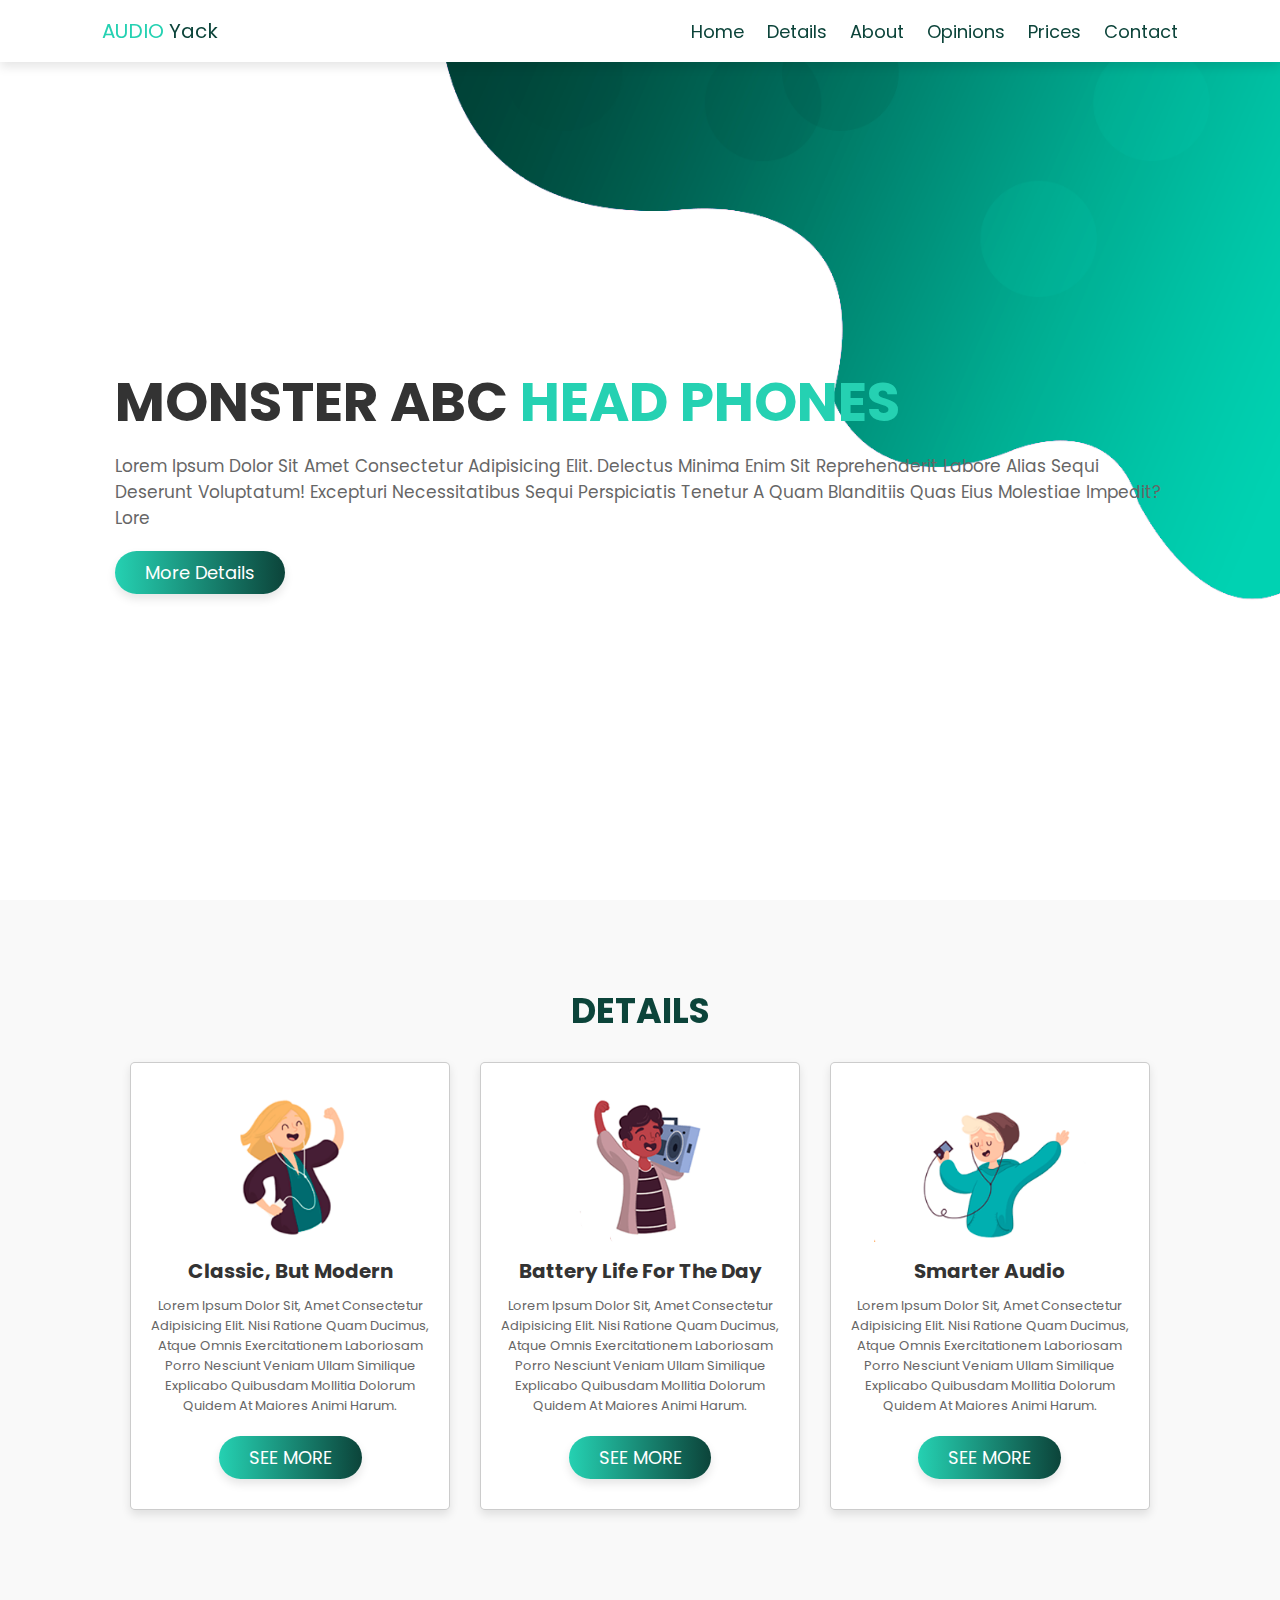
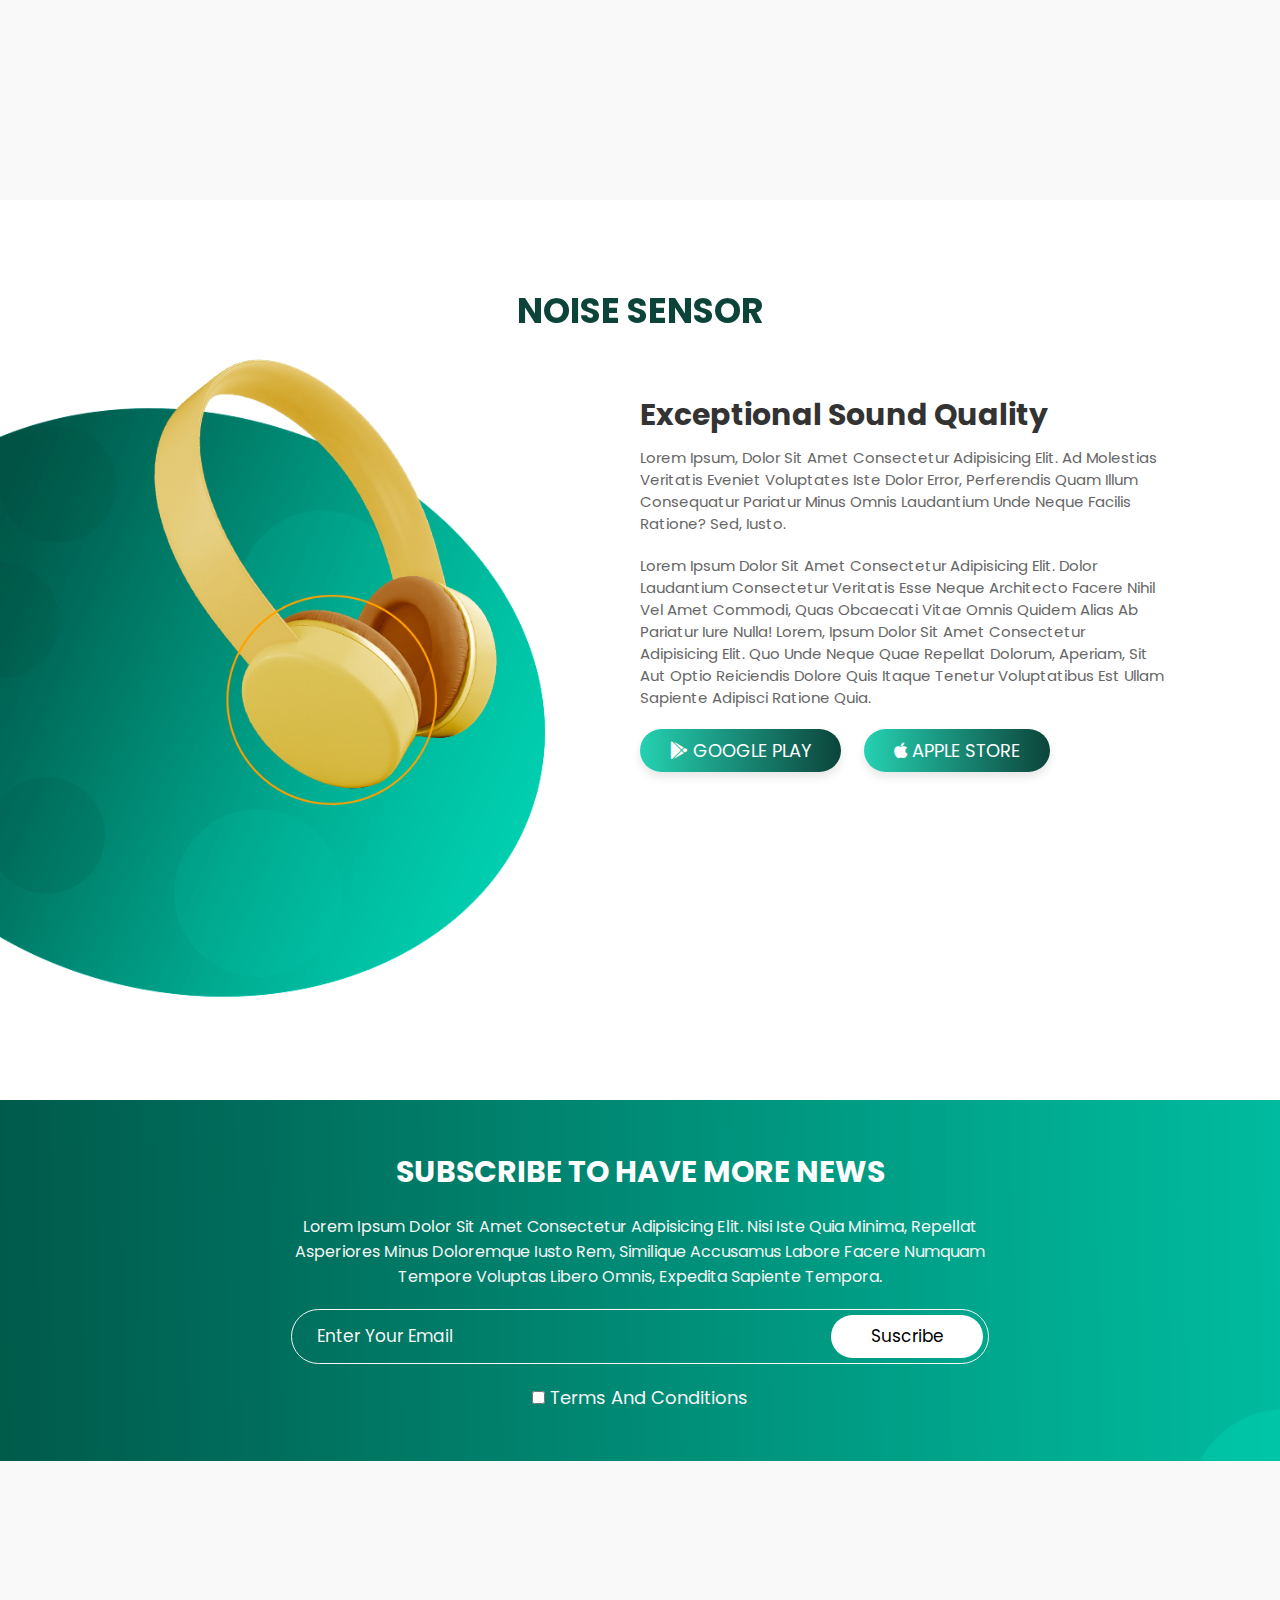
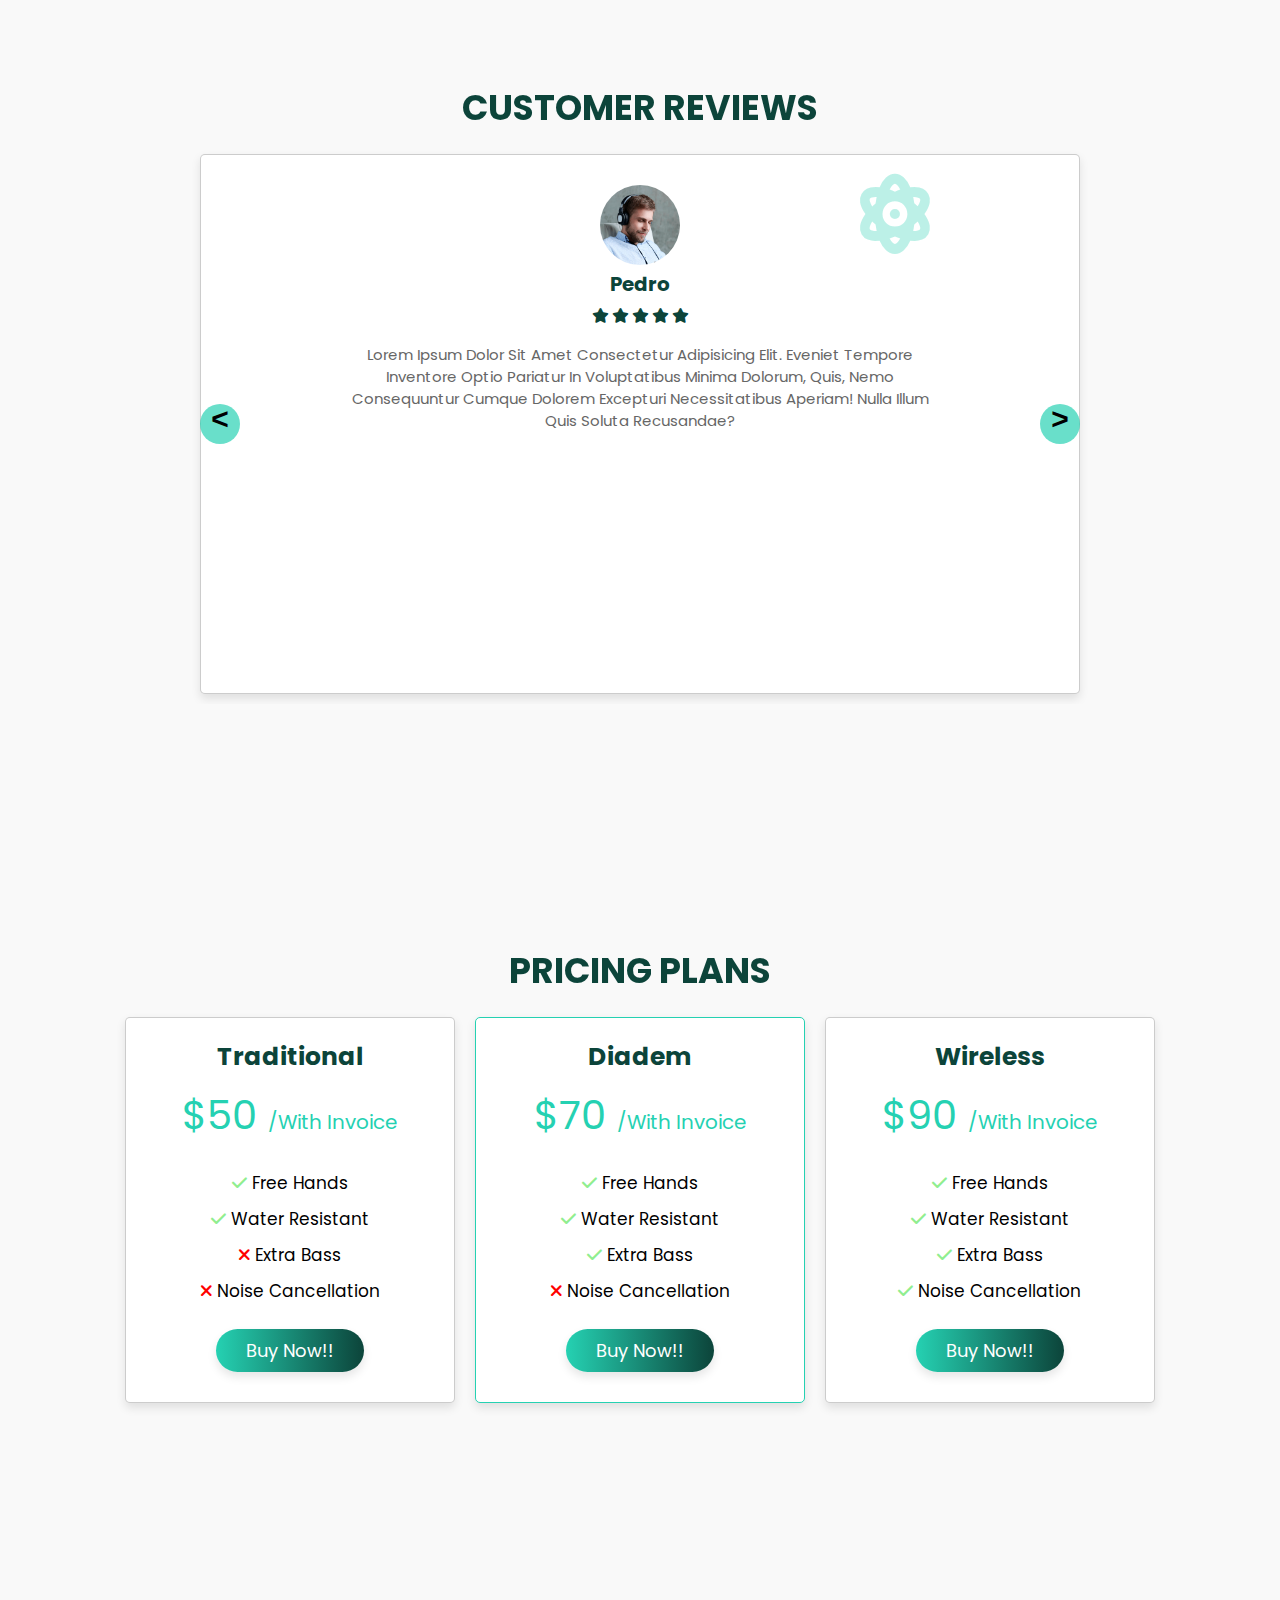
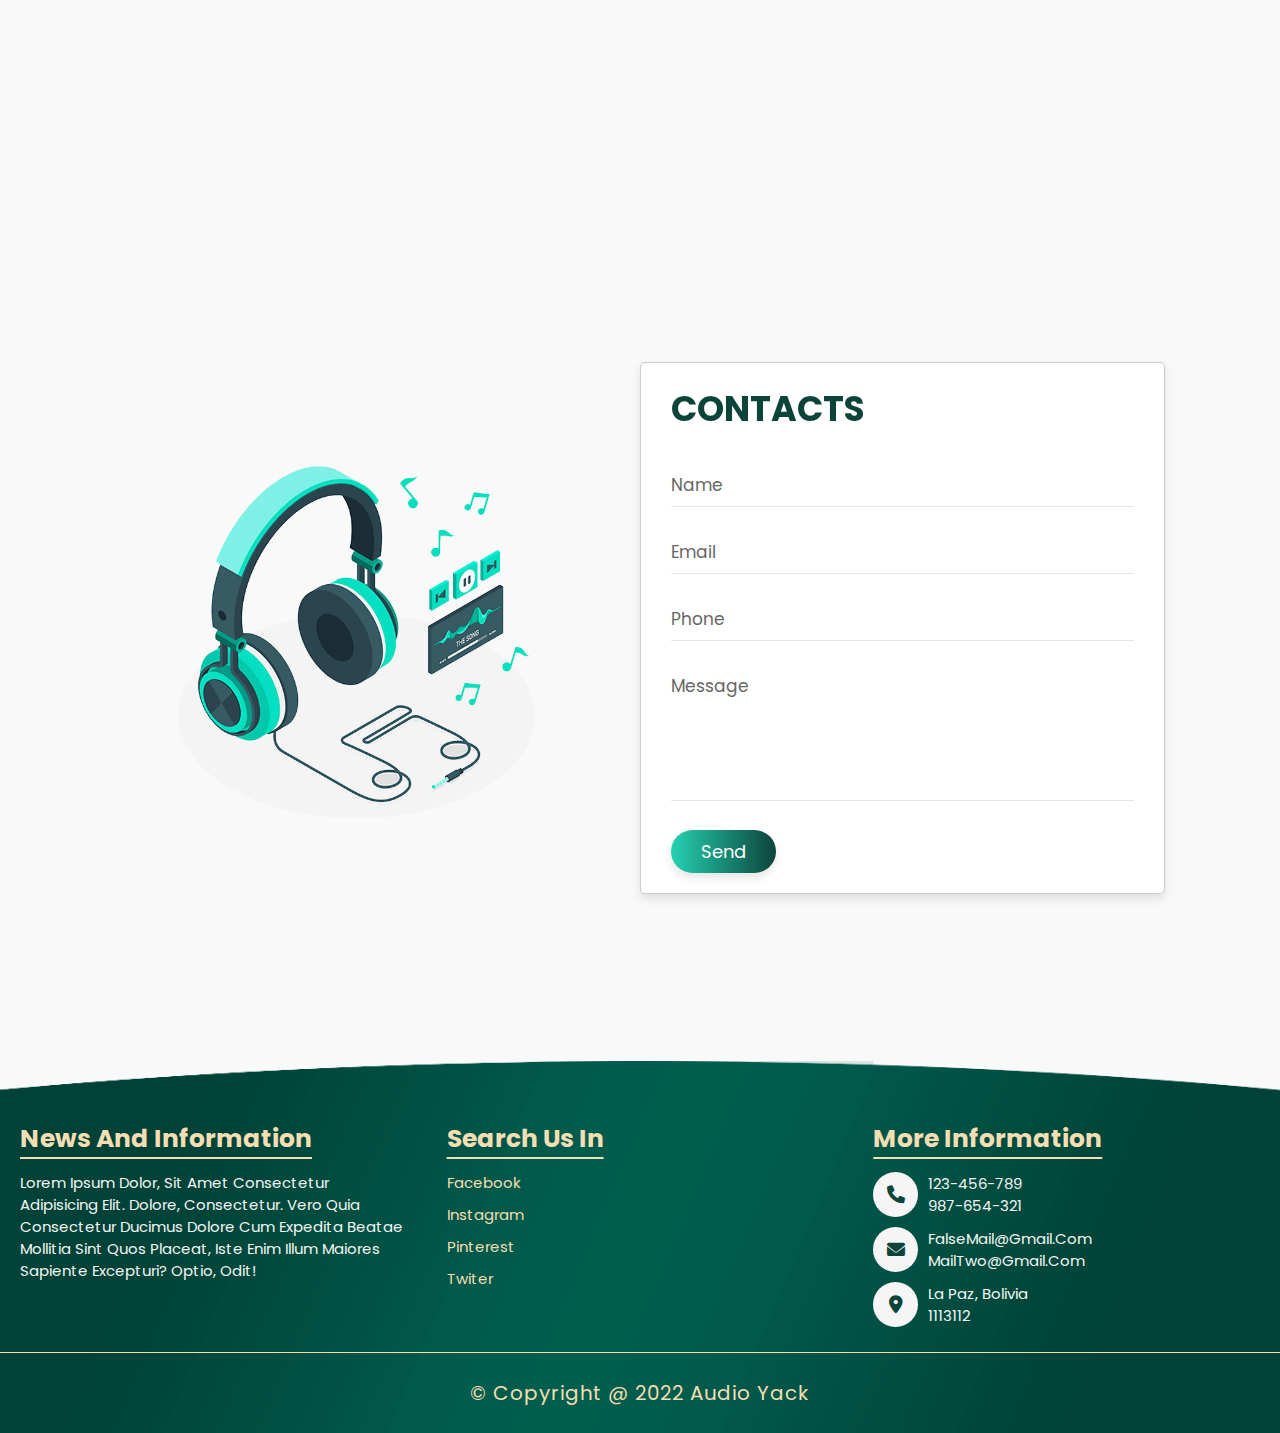
==== docs/index.html @ ecb592b7 "End for now" ====
<!DOCTYPE html>
<html lang="en">

<head>
    <meta charset="UTF-8">
    <meta http-equiv="X-UA-Compatible" content="IE=edge">
    <meta name="viewport" content="width=device-width, initial-scale=1.0">
    <title>Audio Yack</title>
    <link rel="stylesheet" href="https://cdnjs.cloudflare.com/ajax/libs/font-awesome/6.0.0/css/all.min.css">
    <link rel="shortcut icon" href="/img/favicon.ico" type="image/x-icon">
    <link rel="stylesheet" href="index.css">
</head>

<body>
    <header>
        <a href="#" class="logo">
            <span>AUDIO </span>yack
        </a>
        <div id="toggle-menu" class="toggle-menu">
            <img id="img_menu" class="img_menu" src="./img/lista.png" alt="">
        </div>
        <div class="content_menu" id="content_menu">
            <nav class="navbar">
                <a href="#inicio">Home</a>
                <a href="#detalles">Details</a>
                <a href="#acerca_de">About</a>
                <a href="#opiniones">Opinions</a>
                <a href="#precios">Prices</a>
                <a href="#contactos">Contact</a>
            </nav>
        </div>
    </header>
    <main>
        <div class="cont__body">
            <section class="inicio" id="inicio">
                <div class="content">
                    <h3>MONSTER ABC <span>head phones</span></h3>
                    <p>Lorem ipsum dolor sit amet consectetur adipisicing elit. Delectus minima enim sit reprehenderit
                        labore
                        alias sequi deserunt voluptatum! Excepturi necessitatibus sequi perspiciatis tenetur a quam
                        blanditiis
                        quas eius molestiae impedit? lore</p>
                    <a href="#detalles" class="btn">More details</a>
                </div>
                <div class="image">
                    <img src="img/audifono.png" alt="">
                </div>
            </section>
            <section class="detalles" id="detalles">
                <h1 class="heading">DETAILS</h1>
                <div class="caja-contenedor">
                    <div class="caja">
                        <img src="/img/icono1.png" alt="">
                        <h3>Classic, but modern</h3>
                        <p>Lorem ipsum dolor sit, amet consectetur adipisicing elit. Nisi ratione quam ducimus, atque
                            omnis
                            exercitationem laboriosam porro nesciunt veniam ullam similique explicabo quibusdam mollitia
                            dolorum
                            quidem at maiores animi harum.</p>
                        <a href="#acerca_de" class="btn">SEE MORE</a>
                    </div>
                    <div class="caja">
                        <img src="/img/icono2.png" alt="">
                        <h3>Battery life for the day</h3>
                        <p>Lorem ipsum dolor sit, amet consectetur adipisicing elit. Nisi ratione quam ducimus, atque
                            omnis
                            exercitationem laboriosam porro nesciunt veniam ullam similique explicabo quibusdam mollitia
                            dolorum
                            quidem at maiores animi harum.</p>
                        <a href="#acerca_de" class="btn">SEE MORE</a>
                    </div>
                    <div class="caja">
                        <img src="/img/icono3.png" alt="">
                        <h3>Smarter audio</h3>
                        <p>Lorem ipsum dolor sit, amet consectetur adipisicing elit. Nisi ratione quam ducimus, atque
                            omnis
                            exercitationem laboriosam porro nesciunt veniam ullam similique explicabo quibusdam mollitia
                            dolorum
                            quidem at maiores animi harum.</p>
                        <a href="#acerca_de" class="btn">SEE MORE</a>
                    </div>
                </div>
            </section>
            <section class="acerca_de" id="acerca_de">
                <h1 class="heading">Noise Sensor</h1>
                <div class="columna">
                    <div class="image">
                        <img src="/img/auriculares_2.png" alt="">
                    </div>
                    <div class="content">
                        <h3>Exceptional sound quality</h3>
                        <p>Lorem ipsum, dolor sit amet consectetur adipisicing elit. Ad molestias veritatis eveniet
                            voluptates
                            iste dolor error, perferendis quam illum consequatur pariatur minus omnis laudantium unde
                            neque
                            facilis ratione? Sed, iusto.</p>
                        <p>Lorem ipsum dolor sit amet consectetur adipisicing elit. Dolor laudantium consectetur
                            veritatis
                            esse
                            neque architecto facere nihil vel amet commodi, quas obcaecati vitae omnis quidem alias ab
                            pariatur
                            iure nulla! Lorem, ipsum dolor sit amet consectetur adipisicing elit. Quo unde neque quae
                            repellat
                            dolorum, aperiam, sit aut optio reiciendis dolore quis itaque tenetur voluptatibus est ullam
                            sapiente adipisci ratione quia.</p>
                        <div class="bottons">
                            <a href="#acerca_de" class="btn"><i class="fa-brands fa-google-play"></i> GOOGLE PLAY</a>
                            <a href="#acerca_de" class="btn"><i class="fa-brands fa-apple"></i> APPLE STORE</a>
                        </div>
                    </div>
                </div>
            </section>
            <div class="suscribete">
                <h3>SUBSCRIBE TO HAVE MORE NEWS</h3>
                <p>Lorem ipsum dolor sit amet consectetur adipisicing elit. Nisi iste quia minima, repellat asperiores
                    minus
                    doloremque iusto rem, similique accusamus labore facere numquam tempore voluptas libero omnis,
                    expedita
                    sapiente tempora.</p>
                <form action="" id="formI">
                    <input type="email" placeholder="enter your email">
                    <input type="submit" id="suscribe" value="suscribe">
                </form>
                <label>
                    <input type="checkbox" id="activador">
                    Terms and Conditions
                </label>
            </div>
            <section class="opiniones" id="opiniones">
                <h1 class="heading">Customer Reviews</h1>
                <div class="caja-contenedor">
                    <div class="container-slider">
                        <div class="slider" id="slider">
                            <div class="slider__section">
                                <div class="caja__slider">
                                    <div class="user">
                                        <i class="fa-solid fa-atom"></i>
                                        <img src="/img/user_1.png" alt="">
                                        <h3>Pedro</h3>
                                        <div class="stars">
                                            <i class="fa-solid fa-star"></i>
                                            <i class="fa-solid fa-star"></i>
                                            <i class="fa-solid fa-star"></i>
                                            <i class="fa-solid fa-star"></i>
                                            <i class="fa-solid fa-star"></i>
                                        </div>
                                        <div class="comentarios">
                                            Lorem ipsum dolor sit amet consectetur adipisicing elit. Eveniet tempore
                                            inventore
                                            optio
                                            pariatur in voluptatibus minima dolorum, quis, nemo consequuntur cumque
                                            dolorem
                                            excepturi
                                            necessitatibus aperiam! Nulla illum quis soluta recusandae?
                                        </div>
                                    </div>
                                </div>
                            </div>
                            <div class="slider__section">
                                <div class="caja__slider">
                                    <div class="user">
                                        <i class="fa-solid fa-atom"></i>
                                        <img src="/img/user_2.png" alt="">
                                        <h3>María</h3>
                                        <div class="stars">
                                            <i class="fa-solid fa-star"></i>
                                            <i class="far fa-star"></i>
                                            <i class="far fa-star"></i>
                                            <i class="far fa-star"></i>
                                            <i class="far fa-star"></i>
                                        </div>
                                        <div class="comentarios">
                                            Lorem ipsum dolor sit amet consectetur adipisicing elit. Eveniet tempore
                                            inventore
                                            optio
                                            pariatur in voluptatibus minima dolorum, quis, nemo consequuntur cumque
                                            dolorem
                                            excepturi
                                            necessitatibus aperiam! Nulla illum quis soluta recusandae?
                                        </div>
                                    </div>
                                </div>
                            </div>
                            <div class="slider__section">
                                <div class="caja__slider">
                                    <div class="user">
                                        <i class="fa-solid fa-atom"></i>
                                        <img src="/img/user_3.png" alt="">
                                        <h3>David</h3>
                                        <div class="stars">
                                            <i class="fa-solid fa-star"></i>
                                            <i class="fa-solid fa-star"></i>
                                            <i class="fa-solid fa-star"></i>
                                            <i class="far fa-star"></i>
                                            <i class="far fa-star"></i>
                                        </div>
                                        <div class="comentarios">
                                            Lorem ipsum dolor sit amet consectetur adipisicing elit. Eveniet tempore
                                            inventore
                                            optio
                                            pariatur in voluptatibus minima dolorum, quis, nemo consequuntur cumque
                                            dolorem
                                            excepturi
                                            necessitatibus aperiam! Nulla illum quis soluta recusandae?
                                        </div>
                                    </div>
                                </div>
                            </div>
                            <div class="slider__section">
                                <div class="caja__slider">
                                    <div class="user">
                                        <i class="fa-solid fa-atom"></i>
                                        <img src="/img/user_5.jpg" alt="">
                                        <h3>Melanie</h3>
                                        <div class="stars">
                                            <i class="fa-solid fa-star"></i>
                                            <i class="fa-solid fa-star"></i>
                                            <i class="fa-solid fa-star"></i>
                                            <i class="far fa-star"></i>
                                            <i class="far fa-star"></i>
                                        </div>
                                        <div class="comentarios">
                                            Lorem ipsum dolor sit amet consectetur adipisicing elit. Eveniet tempore
                                            inventore
                                            optio
                                            pariatur in voluptatibus minima dolorum, quis, nemo consequuntur cumque
                                            dolorem
                                            excepturi
                                            necessitatibus aperiam! Nulla illum quis soluta recusandae?
                                        </div>
                                    </div>
                                </div>
                            </div>
                            <div class="slider__section">
                                <div class="caja__slider">
                                    <div class="user">
                                        <i class="fa-solid fa-atom"></i>
                                        <img src="/img/user_4.jpg" alt="">
                                        <h3>Juan</h3>
                                        <div class="stars">
                                            <i class="fa-solid fa-star"></i>
                                            <i class="fa-solid fa-star"></i>
                                            <i class="fa-solid fa-star"></i>
                                            <i class="fa-solid fa-star"></i>
                                            <i class="far fa-star"></i>
                                        </div>
                                        <div class="comentarios">
                                            Lorem ipsum dolor sit amet consectetur adipisicing elit. Eveniet tempore
                                            inventore
                                            optio
                                            pariatur in voluptatibus minima dolorum, quis, nemo consequuntur cumque
                                            dolorem
                                            excepturi
                                            necessitatibus aperiam! Nulla illum quis soluta recusandae?
                                        </div>
                                    </div>
                                </div>
                            </div>
                            <div class="slider__section">
                                <div class="caja__slider">
                                    <div class="user">
                                        <i class="fa-solid fa-atom"></i>
                                        <img src="/img/user_6.jpg" alt="">
                                        <h3>Sylvia</h3>
                                        <div class="stars">
                                            <i class="fa-solid fa-star"></i>
                                            <i class="fa-solid fa-star"></i>
                                            <i class="fa-solid fa-star"></i>
                                            <i class="fa-solid fa-star"></i>
                                            <i class="fa-solid fa-star"></i>
                                        </div>
                                        <div class="comentarios">
                                            Lorem ipsum dolor sit amet consectetur adipisicing elit. Eveniet tempore
                                            inventore
                                            optio
                                            pariatur in voluptatibus minima dolorum, quis, nemo consequuntur cumque
                                            dolorem
                                            excepturi
                                            necessitatibus aperiam! Nulla illum quis soluta recusandae?
                                        </div>
                                    </div>
                                </div>
                            </div>
                        </div>
                        <div class="slider__btn slider__btn--right" id="btn--right">&#62</div>
                        <div class="slider__btn slider__btn--left" id="btn--left">&#60</div>
                    </div>
                </div>
            </section>
            <section class="precios" id="precios">
                <h1 class="heading">Pricing Plans</h1>
                <div class="caja-contenedor">
                    <div class="caja">
                        <h3 class="titulo">Traditional</h3>
                        <div class="tipos">$50 <span>/with invoice</span></div>
                        <ul>
                            <li><i class="fa-solid fa-check"></i> Free Hands</li>
                            <li><i class="fa-solid fa-check"></i> Water Resistant</li>
                            <li><i class="fas fa-times"></i> Extra bass</li>
                            <li><i class="fas fa-times"></i> Noise Cancellation</li>
                        </ul>
                        <a href="#" class="btn">Buy Now!!</a>
                    </div>
                    <div class="caja">
                        <h3 class="titulo">Diadem</h3>
                        <div class="tipos">$70 <span>/with invoice</span></div>
                        <ul>
                            <li><i class="fa-solid fa-check"></i> Free Hands</li>
                            <li><i class="fa-solid fa-check"></i> Water Resistant</li>
                            <li><i class="fa-solid fa-check"></i> Extra bass</li>
                            <li><i class="fas fa-times"></i> Noise Cancellation</li>
                        </ul>
                        <a href="#" class="btn">Buy Now!!</a>
                    </div>
                    <div class="caja">
                        <h3 class="titulo">wireless</h3>
                        <div class="tipos">$90 <span>/with invoice</span></div>
                        <ul>
                            <li><i class="fa-solid fa-check"></i> Free Hands</li>
                            <li><i class="fa-solid fa-check"></i> Water Resistant</li>
                            <li><i class="fa-solid fa-check"></i> Extra bass</li>
                            <li><i class="fa-solid fa-check"></i> Noise Cancellation</li>
                        </ul>
                        <a href="#" class="btn">Buy Now!!</a>
                    </div>
                </div>
            </section>
            <section class="contactos" id="contactos">
                <div class="image">
                    <img src="/img/form_img.png" alt="">
                </div>
                <form action="">
                    <h1 class="heading">Contacts</h1>
                    <div class="inputcaja">
                        <input type="text" required>
                        <label for="">Name</label>
                    </div>
                    <div class="inputcaja">
                        <input type="email" required>
                        <label for="">Email</label>
                    </div>
                    <div class="inputcaja">
                        <input type="tel" required>
                        <label for="">Phone</label>
                    </div>
                    <div class="inputcaja">
                        <textarea required name="" id="" cols="30" rows="10"></textarea>
                        <label for="">Message</label>
                    </div>
                    <input type="submit" class="btn" value="Send" id="btn_send">
                </form>
            </section>
            <div class="footer">
                <div class="caja-contenedor">
                    <div class="caja">
                        <h3>news and information</h3>
                        <p>Lorem ipsum dolor, sit amet consectetur adipisicing elit. Dolore, consectetur. Vero quia
                            consectetur
                            ducimus dolore cum expedita beatae mollitia sint quos placeat, iste enim illum maiores
                            sapiente
                            excepturi? Optio, odit!</p>
                    </div>
                    <div class="caja">
                        <h3>Search us in</h3>
                        <a href="#">Facebook</a>
                        <a href="#">Instagram</a>
                        <a href="#">Pinterest</a>
                        <a href="#">Twiter</a>
                    </div>
                    <div class="caja">
                        <h3>More information</h3>
                        <div class="info">
                            <i class="fas fa-phone"></i>
                            <p>123-456-789 <br>987-654-321</p>
                        </div>
                        <div class="info">
                            <i class="fas fa-envelope"></i>
                            <p>falseMail@gmail.com <br>mailTwo@gmail.com</p>
                        </div>
                        <div class="info">
                            <i class="fa-solid fa-location-dot"></i>
                            <p>La Paz, Bolivia <br>1113112</p>
                        </div>
                    </div>
                </div>
                <h1 class="creditos">
                    &copy copyright @ 2022 Audio Yack
                </h1>
            </div>
        </div>
    </main>
    <script src="/index.js"></script>
</body>

</html>
---- docs/index.css ----
@import url('https://fonts.googleapis.com/css2?family=Poppins:wght@100;200;300;400;500&display=swap');

:root {
    --verde: #0c443a;
    --limon: #25d1b2;
    --degradado: linear-gradient(90deg, var(--limon), var(--verde));
}

* {
    font-family: 'Poppins', sans-serif;
    margin: 0;
    padding: 0;
    box-sizing: border-box;
    text-decoration: none;
    outline: none;
    border: none;
    text-transform: capitalize;
}

*::selection {
    background: var(--limon);
    color: #ffffff;
}

html {
    font-size: 62.4%;
    overflow-x: hidden;
}

body {
    background: #f9f9f9;
}

section {
    min-height: 100vh;
    padding: 0 9%;
    padding-top: 7.5rem;
    padding-bottom: 2rem;
}

.btn {
    display: inline-block;
    margin-top: 1rem;
    padding: .8rem 3rem;
    border-radius: 5rem;
    background: var(--degradado);
    font-size: 1.8rem;
    color: #ffffff;
    cursor: pointer;
    box-shadow: 0 .5rem 1rem rgba(0, 0, 0, .1);
    transition: all .3s linear;
}

.btn:hover {
    transform: scale(1.1);
}

.heading {
    text-align: center;
    background: var(--verde);
    color: transparent;
    -webkit-background-clip: text;
    background-clip: text;
    font-size: 3.5rem;
    text-transform: uppercase;
    padding: 1rem;
}

header {
    position: fixed;
    top: 0;
    left: 0;
    width: 100%;
    height: 62px;
    background-color: #ffffff;
    box-shadow: 0 .5rem 1rem rgba(0, 0, 0, .1);
    padding: 2rem 8%;
    display: flex;
    align-items: center;
    justify-content: space-between;
    z-index: 1000;
}

header .logo {
    font-size: 2rem;
    color: var(--verde);
}

header .logo span {
    color: var(--limon);
}

header .toggle-menu {
    display: none;
}

header .navbar a {
    font-size: 1.8rem;
    margin-left: 2rem;
    color: var(--verde);
}

header .navbar a:hover {
    color: var(--limon);
}

header input {
    display: none;
}

header label {
    font-size: 3rem;
    color: var(--verde);
    cursor: pointer;
    visibility: hidden;
    opacity: 0;
}

.inicio {
    display: flex;
    align-items: center;
    justify-content: center;
    background: url(/img/inicio_fondo.png) no-repeat;
    background-size: cover;
    background-position: center;
}

.inicio .image img {
    width: 40vw;
    animation: float 3s linear infinite;
}

@keyframes float {
    0%, 100% {
        transform: translateY(0rem);
    }

    50% {
        transform: translateY(-3.5rem);
    }
}

.inicio .content h3 {
    font-size: 5.5rem;
    color: #333333;
    text-transform: uppercase;
}

.inicio .content h3 span {
    color: var(--limon);
    text-transform: uppercase;
}

.inicio .content p {
    font-size: 1.7rem;
    color: #666666;
    padding: 1rem 0;
}

.detalles .caja-contenedor {
    display: flex;
    align-items: center;
    justify-content: center;
    flex-wrap: wrap;
}

.container-slider {
    width: 900px;
    margin: auto;
    overflow: hidden;
    position: relative;
}

.slider {
    display: flex;
    width: 600%;
    margin-left: -100%;
}

.slider__section {
    width: 100%;
    display: flex;
    justify-content: center;
}

.slider__btn {
    position: absolute;
    width: 40px;
    height: 40px;
    background-color: #25d1b2b0;
    top: 50%;
    transform: translateY(-50%);
    font-size: 30px;
    font-weight: bold;
    font-family: monospace;
    text-align: center;
    border-radius: 50%;
    cursor: pointer;
}

.slider__btn:hover {
    background-color: #25d1b2;
    width: 43px;
    height: 43px;
    font-size: 33px;
}

.slider__btn--right {
    right: 10px;
}

.slider__btn--left {
    left: 10px;
}

.detalles .caja-contenedor .caja {
    flex: 1 1 30rem;
    background: #ffffff;
    border-radius: .5rem;
    border: .1rem solid rgba(0, 0, 0, .2);
    box-shadow: 0 .5rem 1rem rgba(0, 0, 0, .1);
    margin: 1.5rem;
    padding: 3rem 2rem;
    border-radius: .5rem;
    text-align: center;
    transition: .2s linear;
}

.detalles .caja-contenedor .caja img {
    height: 15rem;
}

.detalles .caja-contenedor .caja h3 {
    font-size: 2rem;
    color: #333333;
    padding-top: 1rem;
}

.detalles .caja-contenedor .caja p {
    font-size: 1.3rem;
    color: #666666;
    padding: 1rem 0;
}

.acerca_de {
    background: url(/img/fondo_2.png) no-repeat;
    background-size: cover;
    background-position: center;
    padding-bottom: 3rem;
}

.acerca_de .columna {
    display: flex;
    align-items: center;
    justify-content: center;
    flex-wrap: wrap;
}

.acerca_de .columna .image {
    flex: 1 1 40rem;
}

.acerca_de .columna .image img {
    width: 100%;
}

.acerca_de .columna .content {
    flex: 1 1 40rem;
}

.acerca_de .columna .content h3 {
    font-size: 3rem;
    color: #333333;
}

.acerca_de .columna .content p {
    font-size: 1.5rem;
    color: #666666;
    padding: 1rem 0;
}

.acerca_de .columna .content .bottons a:last-child {
    margin-left: 2rem;
}

.suscribete {
    text-align: center;
    padding: 5rem 1rem;
    background: url(/img/fondo_sub.png) no-repeat;
    background-size: cover;
    background-position: center;
}

.suscribete h3 {
    color: #ffffff;
    font-size: 3rem;
    text-transform: uppercase;
}

.suscribete p {
    color: #f5f5f5;
    font-size: 1.6rem;
    margin: 2rem auto;
    width: 70rem;
}

.suscribete form {
    display: flex;
    max-width: 70rem;
    border: .2rem solid #f5f5f5;
    padding: .5rem;
    border-radius: 5rem;
    margin: 2rem auto;
    height: 5.5rem;
}

.suscribete form input[type="email"] {
    padding: 0 2rem;
    font-size: 1.7rem;
    background: none;
    width: 100%;
    color: #ffffff;
    text-transform: none;
    background: none;
}

.suscribete form input[type="email"]::placeholder {
    color: #f5f5f5;
    text-transform: capitalize;
}

.suscribete form input[type="submit"] {
    background: #ffffff;
    width: 20rem;
    font-size: 1.7rem;
    border-radius: 5rem;
    cursor: pointer;
}

.suscribete form input[type="submit"]:hover {
    color: var(--limon);
}

.suscribete label {
    color: #f5f5f5;
    font-size: 1.8rem;
}

.opiniones {
    display: flex;
    flex-direction: column;
    justify-content: center;
    margin: 50px auto;
}

.opiniones .caja-contenedor {
    display: flex;
    align-items: center;
    justify-content: center;
    flex-wrap: wrap;
}

.opiniones .caja-contenedor .caja__slider {
    display: flex;
    justify-content: center;
    background: #ffffff;
    margin: 1rem;
    padding: 1rem;
    text-align: center;
    position: relative;
    border: .1rem solid rgba(0, 0, 0, .2);
    box-shadow: 0 .5rem 1rem rgba(0, 0, 0, .1);
    flex: 1 1 30rem;
    border-radius: .5rem;
    height: 60vh;
}

.opiniones .caja-contenedor .caja__slider .user {
    position: relative;
    width: 70%;
}

.opiniones .caja-contenedor .caja__slider .fa-atom {
    position: absolute;
    top: 1rem;
    right: .5rem;
    font-size: 8rem;
    color: var(--limon);
    opacity: .3;
}

.opiniones .caja-contenedor .caja__slider .user img {
    border-radius: 50%;
    object-fit: cover;
    height: 8rem;
    width: 8rem;
    margin-top: 2rem;
}

.opiniones .caja-contenedor .caja__slider .user h3 {
    color: var(--verde);
    font-size: 2rem;
}

.opiniones .caja-contenedor .caja__slider .user .stars i {
    color: var(--verde);
    font-size: 1.5rem;
    padding: 1rem 0;
}

.opiniones .caja-contenedor .caja__slider .comentarios {
    color: #666666;
    font-size: 1.5rem;
    padding: 1rem;
}

.opiniones button {
    padding: 2rem 3rem;
    border: .1rem solid var(--verde);
    box-shadow: 0 .5rem 1rem rgba(0, 0, 0, .1);
    border-radius: .5rem;
}

.precios .caja-contenedor {
    display: flex;
    align-items: center;
    justify-content: center;
    flex-wrap: wrap;
}

.precios .caja-contenedor .caja {
    flex: 1 1 28rem;
    margin: 1rem;
    padding: 1rem;
    background: #ffffff;
    border: .1rem solid rgba(0, 0, 0, .2);
    box-shadow: 0 .5rem 1rem rgba(0, 0, 0, .1);
    border-radius: .5rem;
    text-align: center;
    padding-bottom: 3rem;
}

.precios .caja-contenedor .caja:nth-child(2),
.precios .caja-contenedor .caja:hover {
    border: .2rem solid var(--limon);
}

.precios .caja-contenedor .caja .titulo {
    color: var(--verde);
    font-size: 2.5rem;
    padding-top: 1rem;
}

.precios .caja-contenedor .caja .tipos {
    font-size: 4rem;
    color: var(--limon);
    padding: 1rem 0;
}

.precios .caja-contenedor .caja .tipos span {
    font-size: 2rem;
}

.precios .caja-contenedor .caja ul {
    padding: 1rem 0;
    list-style: none;
}

.precios .caja-contenedor .caja ul li {
    font-size: 1.7rem;
    columns: #333333;
    padding: .5rem 0;
}

.precios .caja-contenedor .caja ul li .fa-check {
    color: #90ee90;

}

.precios .caja-contenedor .caja ul li .fa-times {
    color: #ff0000;
}

.contactos {
    display: flex;
    align-items: center;
    justify-content: center;
    flex-wrap: wrap;
    padding-bottom: 4rem;
}

.contactos .image {
    flex: 1 1 40rem;
}

.contactos .image img {
    width: 100%;
    padding: 2rem;
}

.contactos form {
    flex: 1 1 40rem;
    padding: 2rem 3rem;
    border: .1rem solid rgba(0, 0, 0, .2);
    box-shadow: 0 .5rem 1rem rgba(0, 0, 0, .1);
    border-radius: .5rem;
    background: #ffffff;
}

.contactos .heading {
    text-align: left;
    padding: 0;
    padding-bottom: 2rem;
}

.contactos form .inputcaja {
    position: relative;
}

.contactos form .inputcaja input,
.contactos form .inputcaja textarea {
    width: 100%;
    background: none;
    color: #333333;
    margin: 1.5rem 0;
    padding: .5rem 0;
    font-size: 1.7rem;
    border-bottom: .1rem solid rgba(0, 0, 0, .1);
    text-transform: none;
}

.contactos form .inputcaja textarea {
    resize: none;
    height: 13rem;
}

.contactos form .inputcaja label {
    position: absolute;
    top: 1.7rem;
    left: 0;
    font-size: 1.7rem;
    color: #666666;
    transition: .2s linear;
}

.contactos form .inputcaja input:focus~label,
.contactos form .inputcaja input:valid~label,
.contactos form .inputcaja textarea:focus~label,
.contactos form .inputcaja textarea:valid~label {
    top: -.5rem;
    font-size: 1.5rem;
    color: var(--limon);
}

.footer {
    padding-top: 3rem;
    background: url(/img/footer-fondo.png) no-repeat;
    background-size: cover;
    background-position: center;
}

.footer .caja-contenedor {
    display: flex;
    flex-wrap: wrap;
}

.footer .caja-contenedor .caja {
    flex: 1 1 25rem;
    margin: 2rem;
}

.footer .caja-contenedor .caja h3 {
    font-size: 2.5rem;
    padding: 1rem 0;
    color: #f5deb3;
    text-decoration: underline;
    text-underline-offset: 1rem;
}

.footer .caja-contenedor .caja p {
    font-size: 1.5rem;
    padding: .5rem 0;
    color: #f5f5f5;
}

.footer .caja-contenedor .caja a {
    display: block;
    font-size: 1.5rem;
    padding: .5rem 0;
    color: #f5deb3;
}

.footer .caja-contenedor .caja a:hover {
    text-decoration: underline;
}

.footer .caja-contenedor .caja .info {
    display: flex;
    align-items: center;
}

.footer .caja-contenedor .caja .info i {
    margin: .5rem 0;
    margin-right: 1rem;
    border-radius: 50%;
    background: #f5f5f5;
    color: var(--verde);
    font-size: 1.8rem;
    height: 4.5rem;
    width: 4.5rem;
    line-height: 4.5rem;
    text-align: center;
}

.footer .creditos {
    font-size: 2rem;
    font-weight: normal;
    letter-spacing: .1rem;
    color: #f5deb3;
    border-top: .1rem solid #f5deb3;
    padding: 2.5rem 1rem;
    text-align: center;
}

@media(min-width: 2500px) {
    html {
        font-size: 100%;
    }

    header {
        width: 100%;
        display: flex;
        justify-content: space-around;
    }

    main {
        width: 100%;
        display: flex;
        justify-content: center;
        align-items: center;
        flex-direction: column;
    }

    .cont__body {
        width: 2000px;
        box-shadow: 0px 0px 5px 0px #000000;
    }

    section {
        min-height: 50vh;
        padding: 0 9%;
        padding-top: 7.5rem;
        padding-bottom: 2rem;
    }
}

@media(max-width:782px) {
    header {
        height: 62px;
    }

    header .content_menu {
        display: flex;
        justify-content: center;
        align-items: center;
        margin: 0;
        padding: 0;
    }

    header .content_menu .navbar {
        display: flex;
        flex-direction: row;
    }

    header .toggle-menu {
        display: block;
        width: 28px;
        cursor: pointer;
    }

    .toggle-menu img {
        max-width: 100%;
    }

    header .content_menu {
        display: flex;
        align-items: flex-start;
        position: fixed;
        top: 61px;
        left: 0;
        width: 100vw;
        height: calc(100vh - 62px);
        background-color: #cccccc40;
        border-top: .1rem solid rgba(0, 0, 0, .2);
        box-shadow: 0 .5rem 1rem rgba(0, 0, 0, .1);
        transform: translateY(-100vh);
        transform-origin: top;
        transition: transform .3s;
    }

    header .content_menu .navbar {
        display: flex;
        flex-direction: column;
        align-items: center;
        background-color: #ffffff;
        width: 100vw;
    }

    header .show_menu {
        transform: translateY(0);
    }


    header .navbar a {
        margin: 2rem 0;
    }

    .inicio {
        flex-flow: column-reverse;
    }

    .inicio .image img {
        width: 100%;
    }

    .inicio .content h3 {
        font-size: 3.6rem;
    }

    .inicio .content p {
        font-size: 1.5rem;
    }

    .acerca_de {
        background-position: right;
    }

    .suscribete p {
        width: auto;
    }

    .opiniones .caja-contenedor .caja__slider .fa-atom {
        top: 2rem;
        font-size: 5rem;
    }
}

@media(max-width:400px) {
    html {
        font-size: 49%;
    }

    .acerca_de .columna .content .bottons a {
        width: 100%;
        text-align: center;
    }

    .acerca_de .columna .content .bottons a:last-child {
        margin: 1rem 0;
    }
}
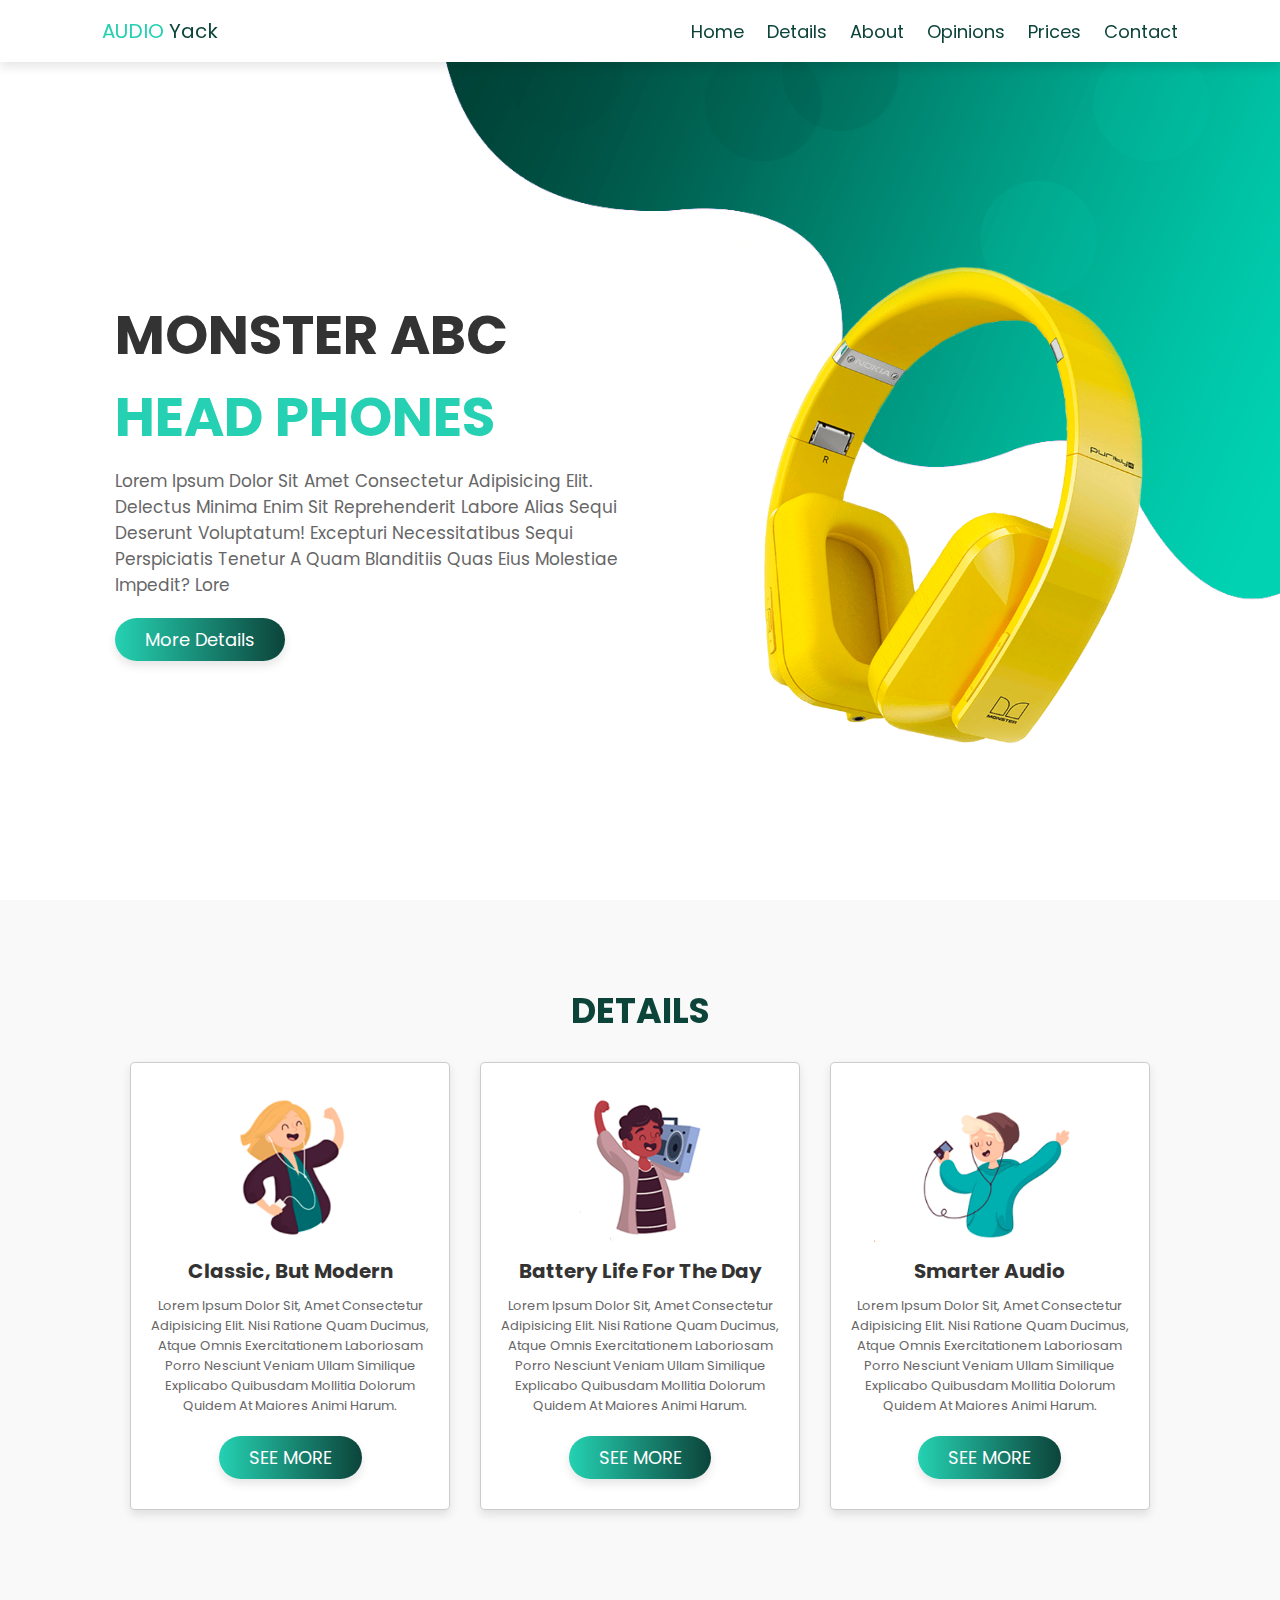
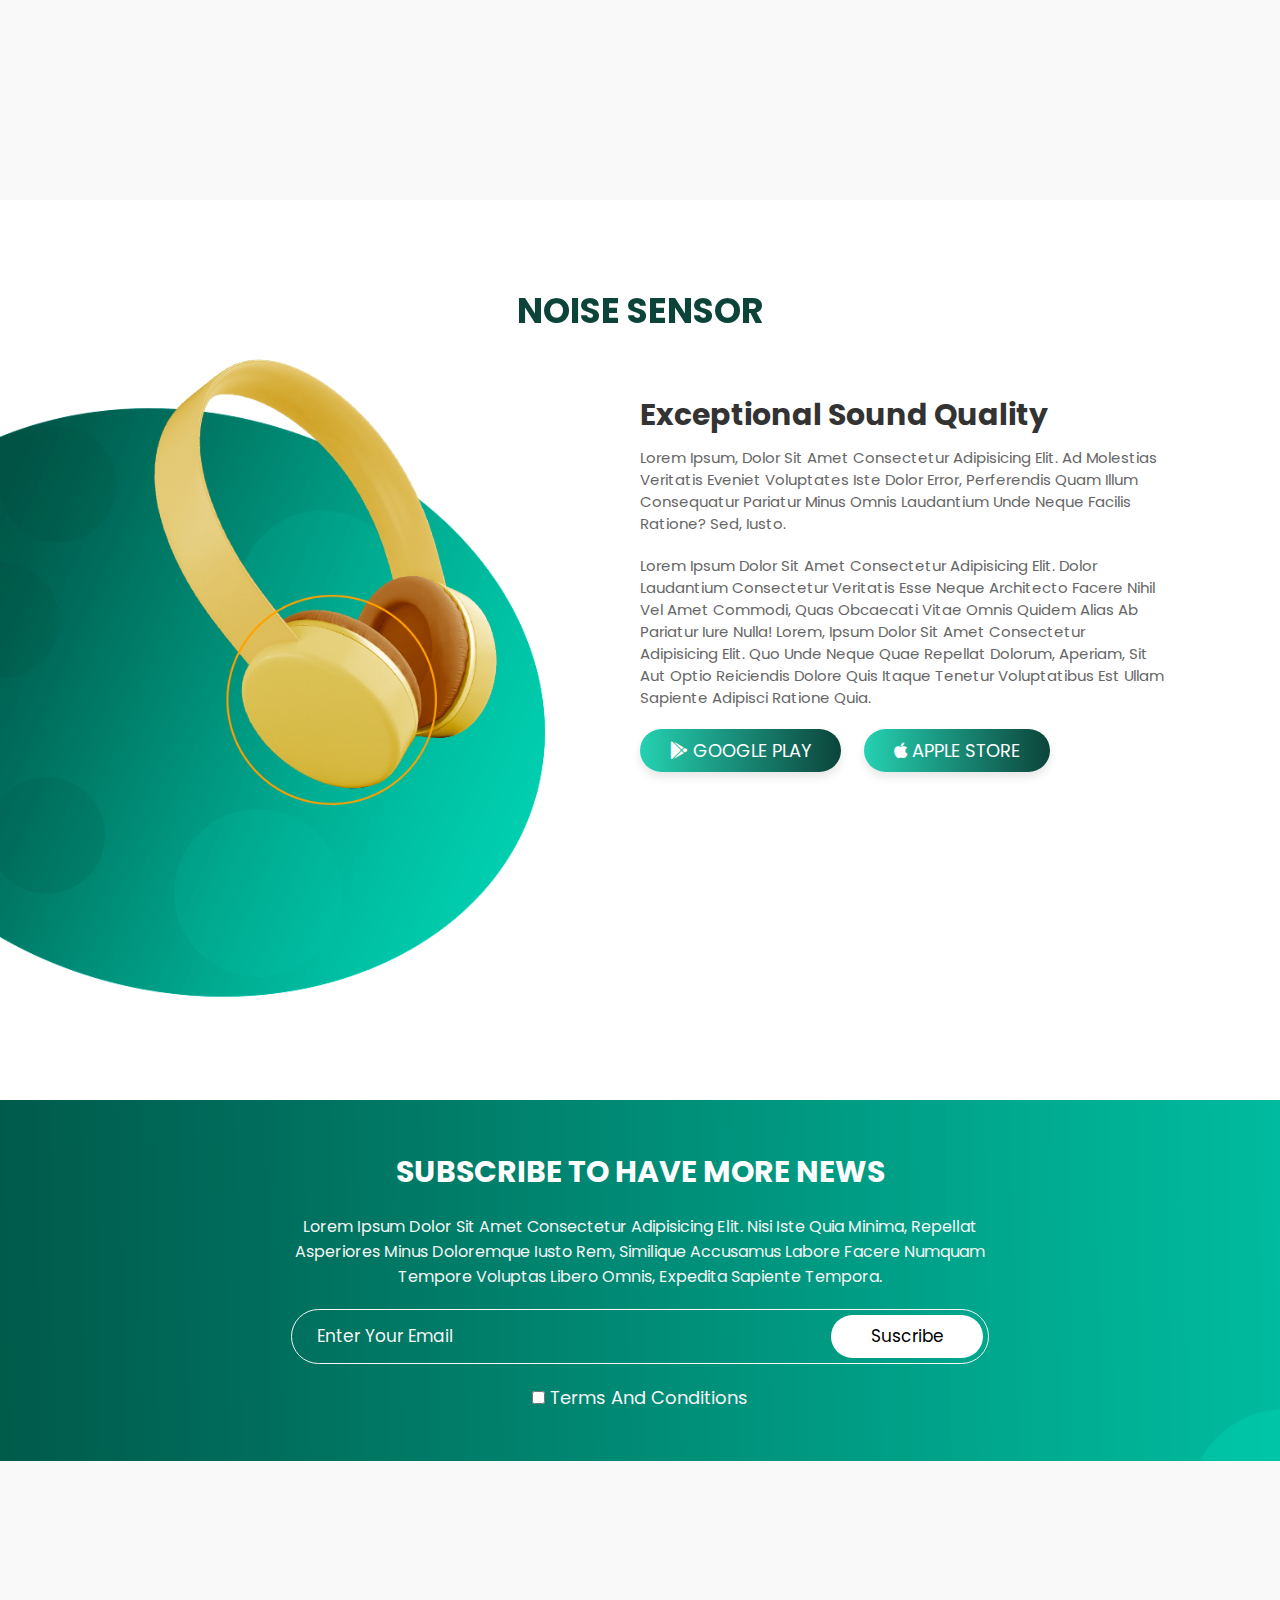
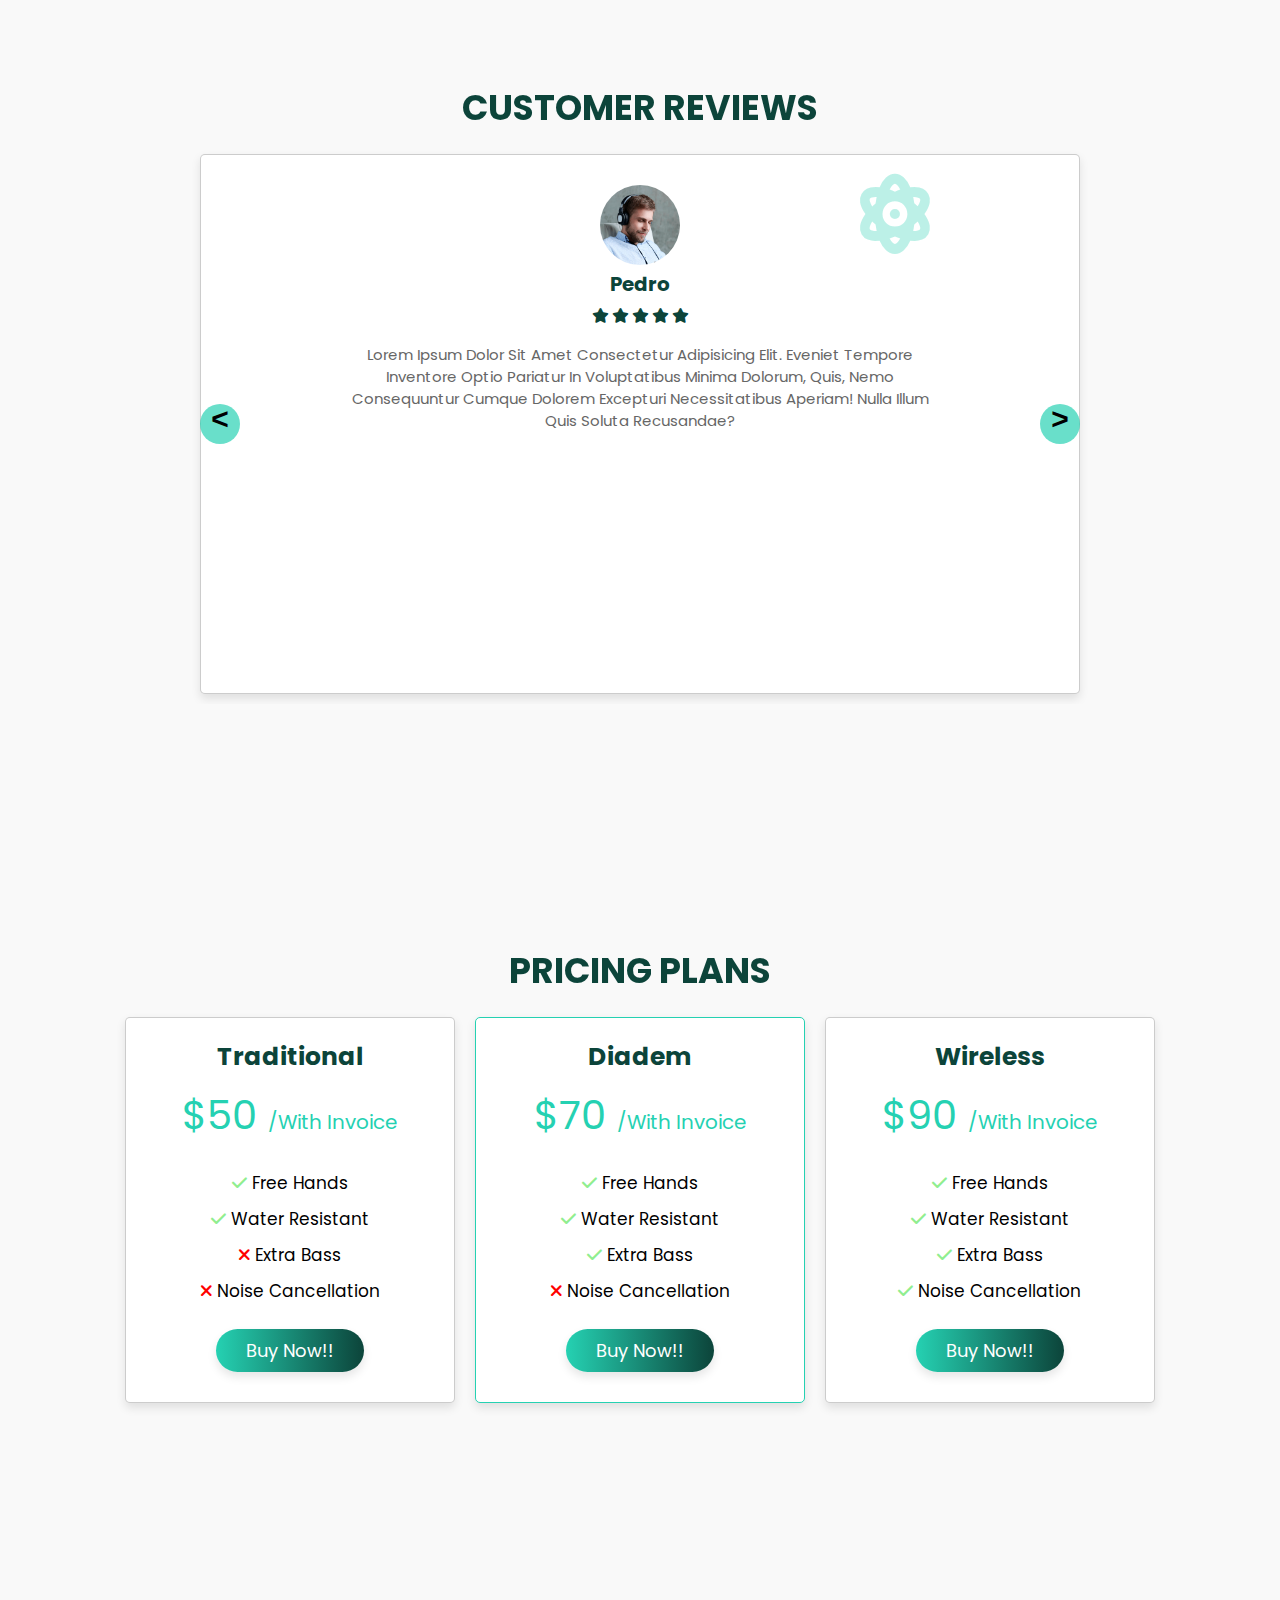
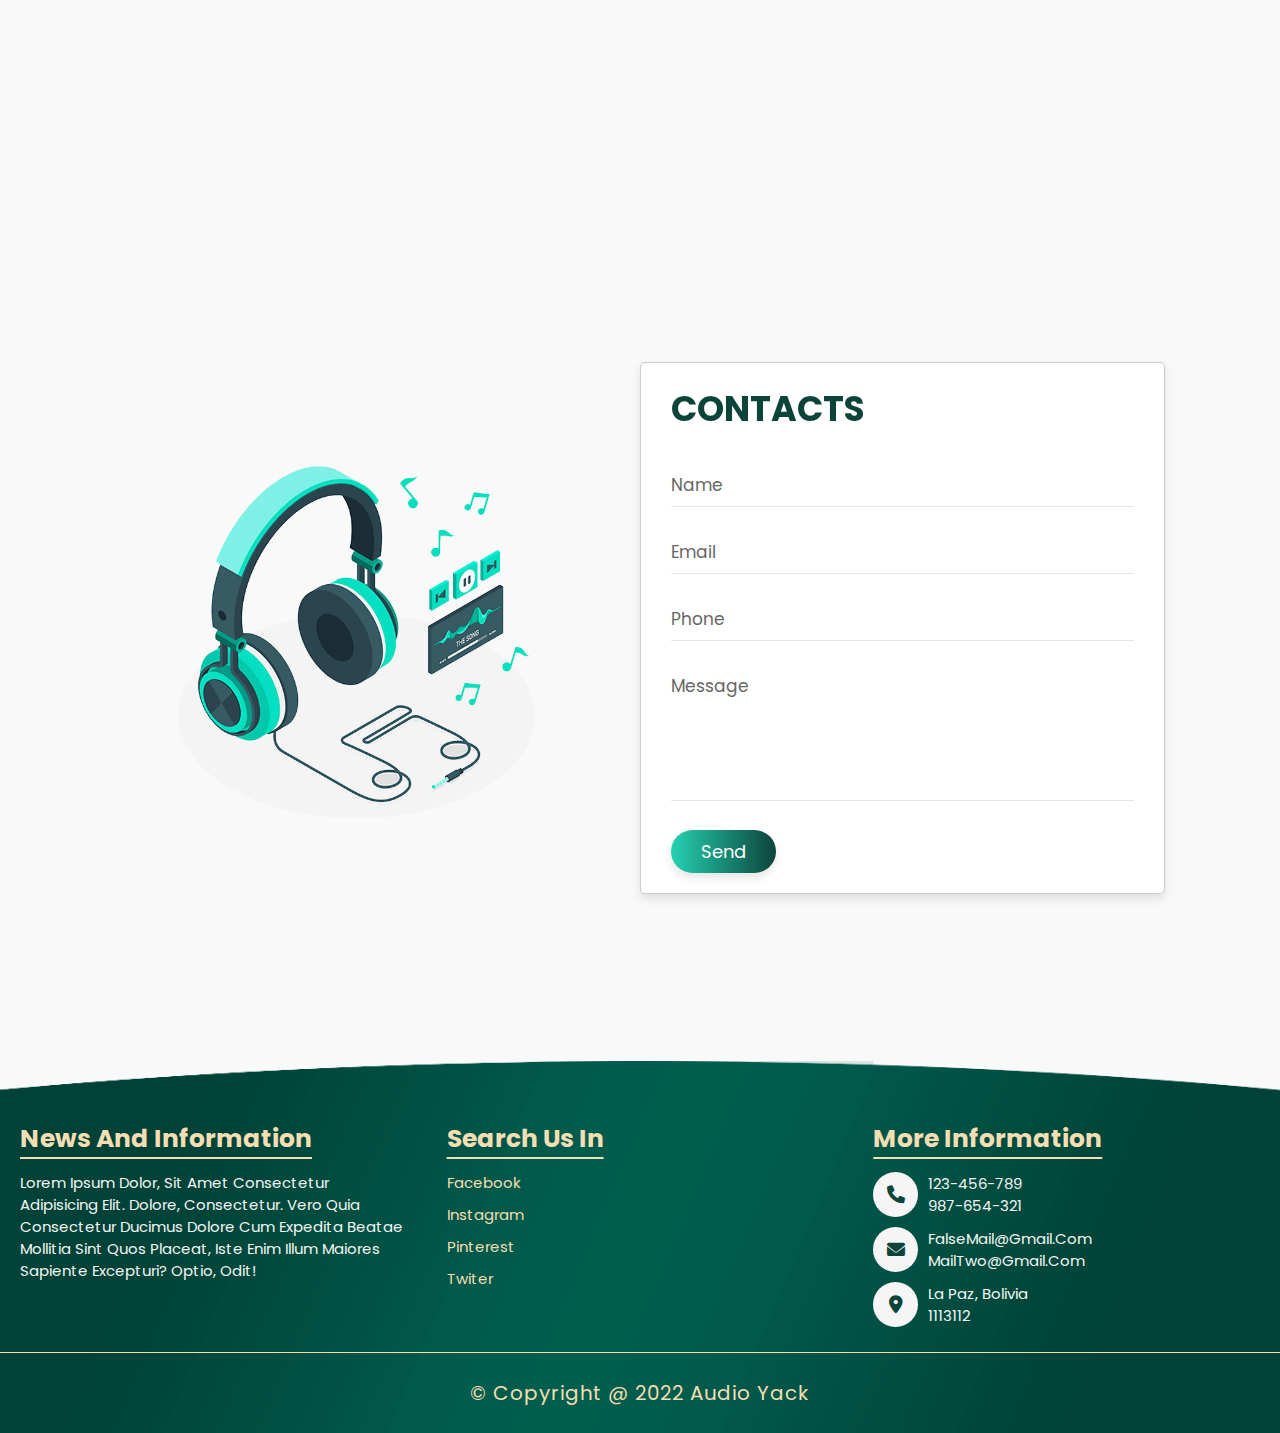
==== commit 22eb6cf2: "End for now" ====
--- a/docs/index.html
+++ b/docs/index.html
@@ -7,7 +7,7 @@
     <meta name="viewport" content="width=device-width, initial-scale=1.0">
     <title>Audio Yack</title>
     <link rel="stylesheet" href="https://cdnjs.cloudflare.com/ajax/libs/font-awesome/6.0.0/css/all.min.css">
-    <link rel="shortcut icon" href="/img/favicon.ico" type="image/x-icon">
+    <link rel="shortcut icon" href="img/favicon.ico" type="image/x-icon">
     <link rel="stylesheet" href="index.css">
 </head>
 
@@ -17,7 +17,7 @@
             <span>AUDIO </span>yack
         </a>
         <div id="toggle-menu" class="toggle-menu">
-            <img id="img_menu" class="img_menu" src="./img/lista.png" alt="">
+            <img id="img_menu" class="img_menu" src="img/lista.png" alt="">
         </div>
         <div class="content_menu" id="content_menu">
             <nav class="navbar">
@@ -50,7 +50,7 @@
                 <h1 class="heading">DETAILS</h1>
                 <div class="caja-contenedor">
                     <div class="caja">
-                        <img src="/img/icono1.png" alt="">
+                        <img src="img/icono1.png" alt="">
                         <h3>Classic, but modern</h3>
                         <p>Lorem ipsum dolor sit, amet consectetur adipisicing elit. Nisi ratione quam ducimus, atque
                             omnis
@@ -60,7 +60,7 @@
                         <a href="#acerca_de" class="btn">SEE MORE</a>
                     </div>
                     <div class="caja">
-                        <img src="/img/icono2.png" alt="">
+                        <img src="img/icono2.png" alt="">
                         <h3>Battery life for the day</h3>
                         <p>Lorem ipsum dolor sit, amet consectetur adipisicing elit. Nisi ratione quam ducimus, atque
                             omnis
@@ -70,7 +70,7 @@
                         <a href="#acerca_de" class="btn">SEE MORE</a>
                     </div>
                     <div class="caja">
-                        <img src="/img/icono3.png" alt="">
+                        <img src="img/icono3.png" alt="">
                         <h3>Smarter audio</h3>
                         <p>Lorem ipsum dolor sit, amet consectetur adipisicing elit. Nisi ratione quam ducimus, atque
                             omnis
@@ -85,7 +85,7 @@
                 <h1 class="heading">Noise Sensor</h1>
                 <div class="columna">
                     <div class="image">
-                        <img src="/img/auriculares_2.png" alt="">
+                        <img src="img/auriculares_2.png" alt="">
                     </div>
                     <div class="content">
                         <h3>Exceptional sound quality</h3>
@@ -135,7 +135,7 @@
                                 <div class="caja__slider">
                                     <div class="user">
                                         <i class="fa-solid fa-atom"></i>
-                                        <img src="/img/user_1.png" alt="">
+                                        <img src="img/user_1.png" alt="">
                                         <h3>Pedro</h3>
                                         <div class="stars">
                                             <i class="fa-solid fa-star"></i>
@@ -160,7 +160,7 @@
                                 <div class="caja__slider">
                                     <div class="user">
                                         <i class="fa-solid fa-atom"></i>
-                                        <img src="/img/user_2.png" alt="">
+                                        <img src="img/user_2.png" alt="">
                                         <h3>María</h3>
                                         <div class="stars">
                                             <i class="fa-solid fa-star"></i>
@@ -185,7 +185,7 @@
                                 <div class="caja__slider">
                                     <div class="user">
                                         <i class="fa-solid fa-atom"></i>
-                                        <img src="/img/user_3.png" alt="">
+                                        <img src="img/user_3.png" alt="">
                                         <h3>David</h3>
                                         <div class="stars">
                                             <i class="fa-solid fa-star"></i>
@@ -210,7 +210,7 @@
                                 <div class="caja__slider">
                                     <div class="user">
                                         <i class="fa-solid fa-atom"></i>
-                                        <img src="/img/user_5.jpg" alt="">
+                                        <img src="img/user_5.jpg" alt="">
                                         <h3>Melanie</h3>
                                         <div class="stars">
                                             <i class="fa-solid fa-star"></i>
@@ -235,7 +235,7 @@
                                 <div class="caja__slider">
                                     <div class="user">
                                         <i class="fa-solid fa-atom"></i>
-                                        <img src="/img/user_4.jpg" alt="">
+                                        <img src="img/user_4.jpg" alt="">
                                         <h3>Juan</h3>
                                         <div class="stars">
                                             <i class="fa-solid fa-star"></i>
@@ -260,7 +260,7 @@
                                 <div class="caja__slider">
                                     <div class="user">
                                         <i class="fa-solid fa-atom"></i>
-                                        <img src="/img/user_6.jpg" alt="">
+                                        <img src="img/user_6.jpg" alt="">
                                         <h3>Sylvia</h3>
                                         <div class="stars">
                                             <i class="fa-solid fa-star"></i>
@@ -327,7 +327,7 @@
             </section>
             <section class="contactos" id="contactos">
                 <div class="image">
-                    <img src="/img/form_img.png" alt="">
+                    <img src="img/form_img.png" alt="">
                 </div>
                 <form action="">
                     <h1 class="heading">Contacts</h1>
@@ -389,7 +389,7 @@
             </div>
         </div>
     </main>
-    <script src="/index.js"></script>
+    <script src="index.js"></script>
 </body>
 
 </html>--- a/docs/index.css
+++ b/docs/index.css
@@ -120,7 +120,7 @@
     display: flex;
     align-items: center;
     justify-content: center;
-    background: url(/img/inicio_fondo.png) no-repeat;
+    background: url(img/inicio_fondo.png) no-repeat;
     background-size: cover;
     background-position: center;
 }
@@ -243,7 +243,7 @@
 }
 
 .acerca_de {
-    background: url(/img/fondo_2.png) no-repeat;
+    background: url(img/fondo_2.png) no-repeat;
     background-size: cover;
     background-position: center;
     padding-bottom: 3rem;
@@ -286,7 +286,7 @@
 .suscribete {
     text-align: center;
     padding: 5rem 1rem;
-    background: url(/img/fondo_sub.png) no-repeat;
+    background: url(img/fondo_sub.png) no-repeat;
     background-size: cover;
     background-position: center;
 }
@@ -554,7 +554,7 @@
 
 .footer {
     padding-top: 3rem;
-    background: url(/img/footer-fondo.png) no-repeat;
+    background: url(img/footer-fondo.png) no-repeat;
     background-size: cover;
     background-position: center;
 }
